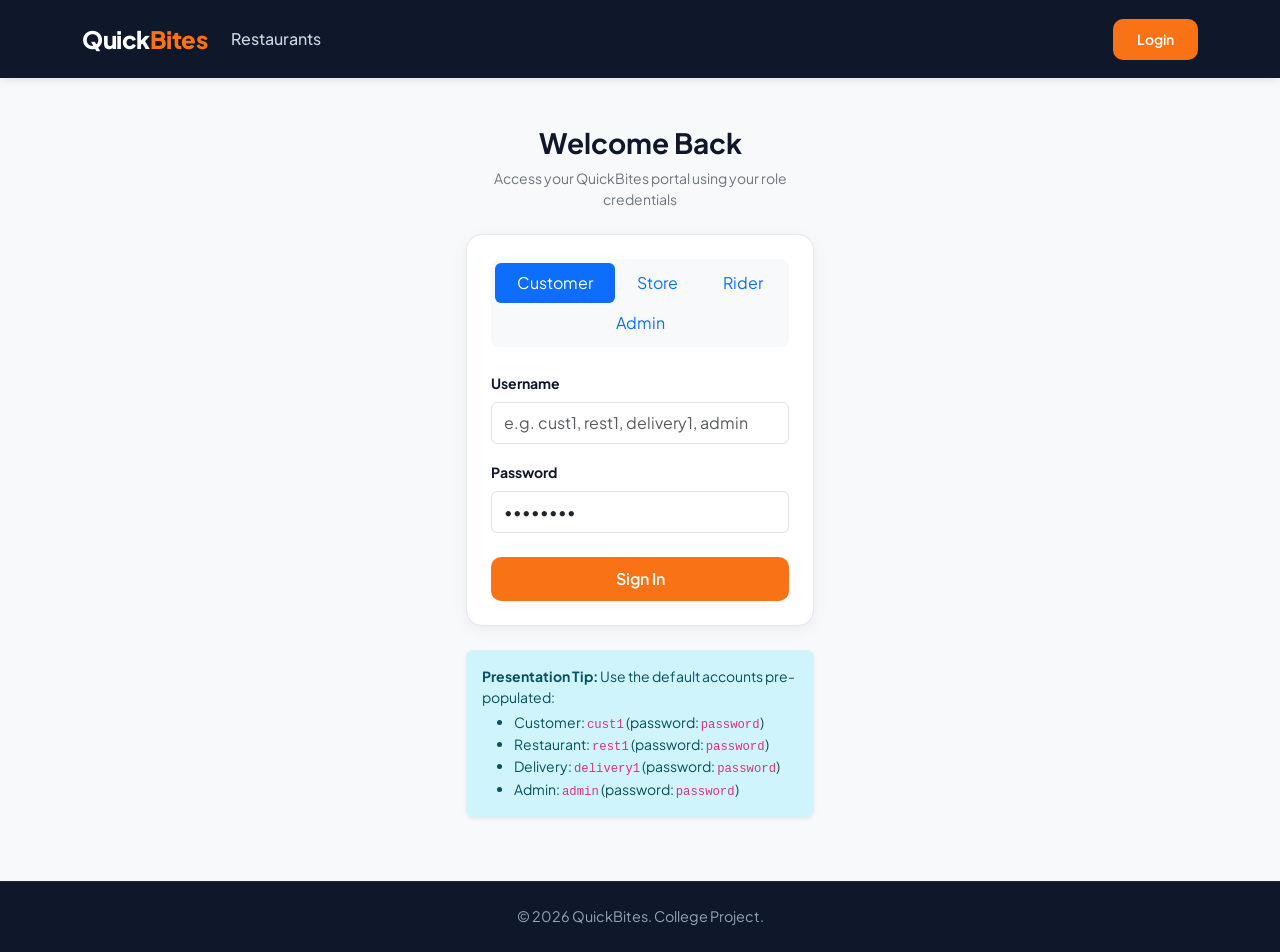
==== frontend/admin.html @ 32bb126f "Initial commit: QuickBites project" ====
<!DOCTYPE html>
<html lang="en">
<head>
    <meta charset="UTF-8">
    <meta name="viewport" content="width=device-width, initial-scale=1.0">
    <title>Admin Dashboard - QuickBites</title>
    <!-- Bootstrap CSS -->
    <link href="https://cdn.jsdelivr.net/npm/bootstrap@5.3.2/dist/css/bootstrap.min.css" rel="stylesheet">
    <!-- Custom style -->
    <link rel="stylesheet" href="css/style.css">
</head>
<body class="bg-light">

    <!-- Dynamically Loaded Navbar -->
    <div id="navbar-container"></div>

    <!-- Admin Header -->
    <section class="bg-dark text-white py-4 mb-5" style="background-color: #0f172a !important;">
        <div class="container d-flex justify-content-between align-items-center">
            <h2 class="fw-bold m-0">Admin Control Center</h2>
            <span class="badge bg-danger px-3 py-2 text-uppercase letter-spacing-1">Live Analytics</span>
        </div>
    </section>

    <!-- Main Analytics Content -->
    <main class="container mb-5 flex-grow-1">
        
        <!-- Numerical Stats Blocks -->
        <h4 class="fw-bold mb-3">System Statistics</h4>
        <div id="admin-stats" class="mb-5">
            <!-- Dynamically populated via JS -->
            <div class="row">
                <div class="col text-center py-4"><div class="spinner-border text-primary"></div></div>
            </div>
        </div>

        <!-- Global Order Log Table -->
        <div class="card-premium p-4 shadow-sm">
            <h5 class="fw-bold mb-4">All System Orders Log</h5>
            <div class="table-responsive">
                <table class="table table-hover align-middle">
                    <thead class="table-light text-secondary small">
                        <tr>
                            <th scope="col">Order ID</th>
                            <th scope="col">Customer ID</th>
                            <th scope="col">Restaurant ID</th>
                            <th scope="col">Items Ordered</th>
                            <th scope="col">Final Cost</th>
                            <th scope="col">Status</th>
                        </tr>
                    </thead>
                    <tbody id="active-orders-tbody" class="small">
                        <!-- Populated via JS -->
                        <tr><td colspan="6" class="text-center text-muted">Loading orders data...</td></tr>
                    </tbody>
                </table>
            </div>
        </div>

    </main>

    <!-- Footer -->
    <footer class="text-center py-4">
        <div class="container">
            <p class="mb-0">&copy; 2026 QuickBites. College Project.</p>
        </div>
    </footer>

    <!-- Bootstrap Bundle JS -->
    <script src="https://cdn.jsdelivr.net/npm/bootstrap@5.3.2/dist/js/bootstrap.bundle.min.js"></script>
    <!-- Custom app JS -->
    <script src="js/app.js"></script>
</body>
</html>
---- frontend/css/style.css ----
@import url('https://fonts.googleapis.com/css2?family=Plus+Jakarta+Sans:wght@300;400;500;600;700;800&display=swap');

:root {
    --primary-color: #0f172a;      /* Deep Slate Blue */
    --primary-light: #1e293b;
    --accent-color: #f97316;       /* Vibrant Orange */
    --accent-hover: #ea580c;
    --bg-color: #f8fafc;           /* Light Warm Gray */
    --card-bg: #ffffff;
    --text-main: #0f172a;
    --text-muted: #64748b;
    --border-color: #e2e8f0;
    --success-color: #10b981;
    --danger-color: #ef4444;
    --card-shadow: 0 4px 20px -2px rgba(15, 23, 42, 0.05), 0 2px 8px -1px rgba(15, 23, 42, 0.03);
    --hover-shadow: 0 20px 25px -5px rgba(15, 23, 42, 0.1), 0 10px 10px -5px rgba(15, 23, 42, 0.04);
    --font-family: 'Plus Jakarta Sans', -apple-system, BlinkMacSystemFont, "Segoe UI", Roboto, sans-serif;
}

body {
    background-color: var(--bg-color);
    color: var(--text-main);
    font-family: var(--font-family);
    min-height: 100vh;
    display: flex;
    flex-direction: column;
}

/* Navbar */
.navbar-custom {
    background-color: var(--primary-color);
    box-shadow: 0 2px 10px rgba(0,0,0,0.1);
}

.navbar-custom .navbar-brand {
    font-weight: 800;
    color: #ffffff;
    font-size: 1.5rem;
    letter-spacing: -0.5px;
}

.navbar-custom .navbar-brand span {
    color: var(--accent-color);
}

.navbar-custom .nav-link {
    color: #cbd5e1;
    font-weight: 500;
    transition: color 0.2s ease;
}

.navbar-custom .nav-link:hover,
.navbar-custom .nav-link.active {
    color: #ffffff;
}

/* Cards & Containers */
.card-premium {
    background: var(--card-bg);
    border: 1px solid var(--border-color);
    border-radius: 16px;
    box-shadow: var(--card-shadow);
    transition: all 0.3s cubic-bezier(0.4, 0, 0.2, 1);
    overflow: hidden;
}

.card-premium:hover {
    transform: translateY(-4px);
    box-shadow: var(--hover-shadow);
    border-color: #cbd5e1;
}

.restaurant-img-placeholder {
    height: 160px;
    background: linear-gradient(135deg, #38bdf8, #818cf8);
    display: flex;
    align-items: center;
    justify-content: center;
    color: white;
    font-weight: 700;
    font-size: 1.5rem;
    letter-spacing: 1px;
    position: relative;
}

.restaurant-img-placeholder::after {
    content: '';
    position: absolute;
    top: 0; left: 0; right: 0; bottom: 0;
    background: rgba(15, 23, 42, 0.1);
}

/* Hero Section */
.hero-section {
    background: radial-gradient(circle at 100% 100%, var(--primary-light) 0%, var(--primary-color) 100%);
    color: white;
    padding: 6rem 0;
    position: relative;
    overflow: hidden;
    border-radius: 0 0 32px 32px;
}

.hero-section::before {
    content: '';
    position: absolute;
    width: 300px; height: 300px;
    border-radius: 50%;
    background: var(--accent-color);
    filter: blur(150px);
    opacity: 0.15;
    bottom: -50px; right: -50px;
}

.hero-title {
    font-size: 3.5rem;
    font-weight: 800;
    line-height: 1.15;
    letter-spacing: -1.5px;
}

.hero-subtitle {
    font-size: 1.25rem;
    color: #94a3b8;
    font-weight: 400;
}

/* Buttons */
.btn-accent {
    background-color: var(--accent-color);
    color: white;
    font-weight: 600;
    padding: 0.625rem 1.5rem;
    border-radius: 10px;
    border: none;
    transition: all 0.2s ease;
}

.btn-accent:hover, .btn-accent:focus {
    background-color: var(--accent-hover);
    color: white;
    box-shadow: 0 8px 16px -4px rgba(249, 115, 22, 0.3);
    transform: translateY(-1px);
}

.btn-accent:active {
    transform: translateY(1px);
}

.btn-outline-custom {
    color: var(--primary-color);
    border: 2px solid var(--primary-color);
    font-weight: 600;
    border-radius: 10px;
    padding: 0.5rem 1.25rem;
    background: transparent;
    transition: all 0.2s ease;
}

.btn-outline-custom:hover {
    background-color: var(--primary-color);
    color: white;
}

/* Badge/Rating Styles */
.rating-badge {
    background-color: #fef3c7;
    color: #d97706;
    font-weight: 700;
    padding: 0.35rem 0.75rem;
    border-radius: 8px;
    display: inline-flex;
    align-items: center;
    gap: 4px;
}

.time-badge {
    background-color: #f1f5f9;
    color: #475569;
    font-weight: 600;
    padding: 0.35rem 0.75rem;
    border-radius: 8px;
    display: inline-flex;
    align-items: center;
    gap: 4px;
}

/* Search Bar */
.search-container {
    background: #ffffff;
    border: 1px solid var(--border-color);
    border-radius: 14px;
    padding: 6px;
    box-shadow: var(--card-shadow);
}

.search-input {
    border: none;
    outline: none;
    font-size: 1rem;
    width: 100%;
    padding: 10px;
    font-weight: 500;
}

.search-input::placeholder {
    color: var(--text-muted);
}

/* Order Progress Bar */
.progress-track {
    display: flex;
    justify-content: space-between;
    align-items: center;
    position: relative;
    margin: 2rem 0;
}

.progress-track::before {
    content: '';
    position: absolute;
    top: 50%; left: 0; right: 0;
    height: 4px;
    background: #e2e8f0;
    z-index: 1;
    transform: translateY(-50%);
}

.progress-step {
    width: 40px;
    height: 40px;
    border-radius: 50%;
    background: #e2e8f0;
    display: flex;
    align-items: center;
    justify-content: center;
    z-index: 2;
    font-weight: 700;
    color: #64748b;
    border: 4px solid #ffffff;
    transition: all 0.3s ease;
}

.progress-step.active {
    background: var(--accent-color);
    color: white;
    box-shadow: 0 0 0 4px rgba(249, 115, 22, 0.2);
}

.progress-step.completed {
    background: var(--success-color);
    color: white;
}

/* Footer */
footer {
    margin-top: auto;
    background-color: var(--primary-color);
    color: #94a3b8;
    padding: 2rem 0;
    font-size: 0.9rem;
    border-top: 1px solid var(--primary-light);
}

/* Animations */
@keyframes fadeIn {
    from { opacity: 0; transform: translateY(10px); }
    to { opacity: 1; transform: translateY(0); }
}

.animate-fade-in {
    animation: fadeIn 0.4s cubic-bezier(0.16, 1, 0.3, 1) forwards;
}

/* Stats dashboard blocks */
.stat-box {
    padding: 1.5rem;
    border-radius: 12px;
    background: #ffffff;
    border: 1px solid var(--border-color);
    box-shadow: var(--card-shadow);
}

.stat-val {
    font-size: 2.25rem;
    font-weight: 800;
    color: var(--primary-color);
    line-height: 1;
    margin-bottom: 0.5rem;
}

.stat-label {
    font-size: 0.875rem;
    font-weight: 600;
    color: var(--text-muted);
    text-transform: uppercase;
    letter-spacing: 0.5px;
}
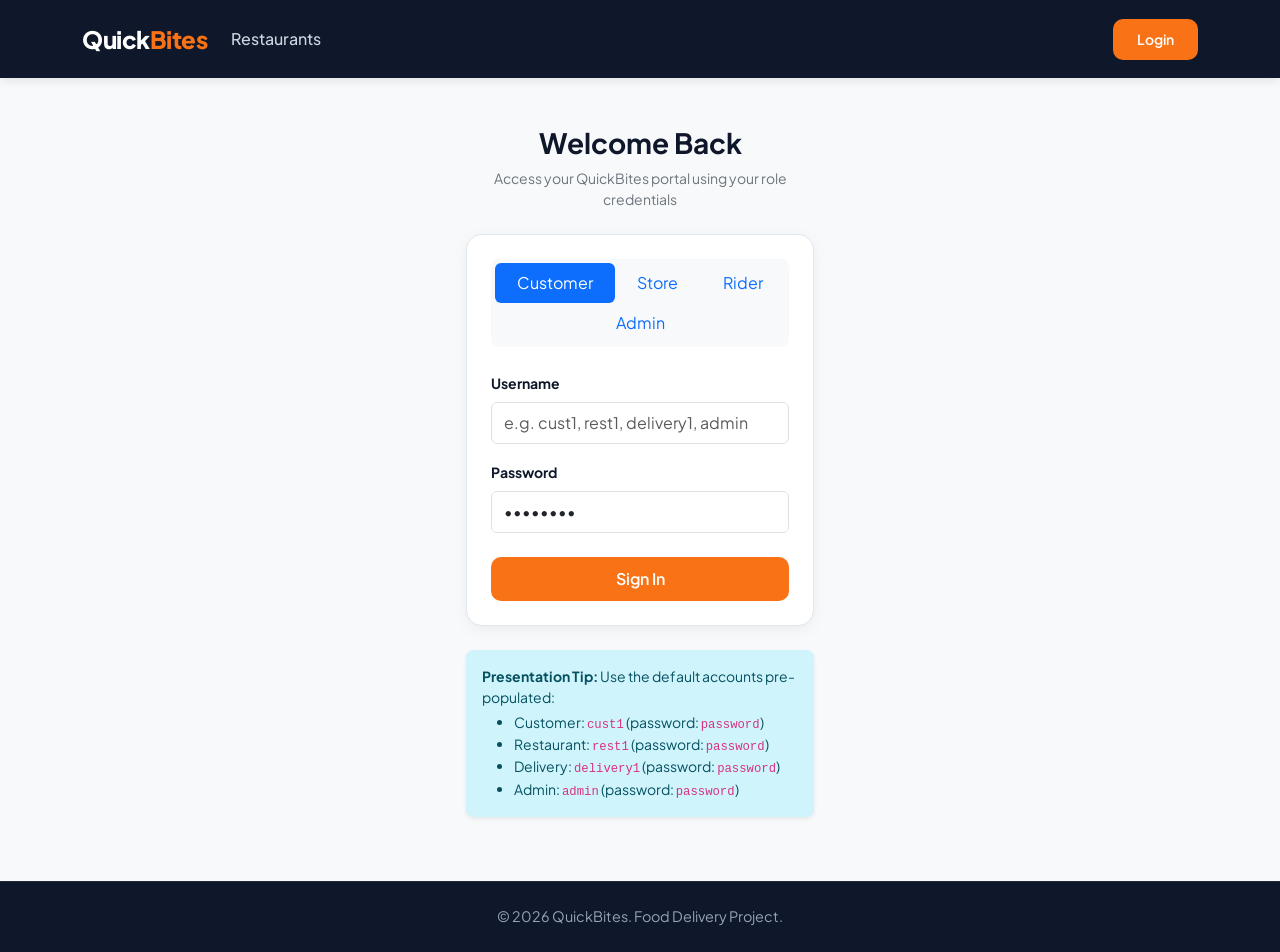
==== commit 92d9c948: "Updated Font" ====
--- a/frontend/admin.html
+++ b/frontend/admin.html
@@ -1,5 +1,6 @@
 <!DOCTYPE html>
 <html lang="en">
+
 <head>
     <meta charset="UTF-8">
     <meta name="viewport" content="width=device-width, initial-scale=1.0">
@@ -9,6 +10,7 @@
     <!-- Custom style -->
     <link rel="stylesheet" href="css/style.css">
 </head>
+
 <body class="bg-light">
 
     <!-- Dynamically Loaded Navbar -->
@@ -24,13 +26,15 @@
 
     <!-- Main Analytics Content -->
     <main class="container mb-5 flex-grow-1">
-        
+
         <!-- Numerical Stats Blocks -->
         <h4 class="fw-bold mb-3">System Statistics</h4>
         <div id="admin-stats" class="mb-5">
             <!-- Dynamically populated via JS -->
             <div class="row">
-                <div class="col text-center py-4"><div class="spinner-border text-primary"></div></div>
+                <div class="col text-center py-4">
+                    <div class="spinner-border text-primary"></div>
+                </div>
             </div>
         </div>
 
@@ -51,7 +55,9 @@
                     </thead>
                     <tbody id="active-orders-tbody" class="small">
                         <!-- Populated via JS -->
-                        <tr><td colspan="6" class="text-center text-muted">Loading orders data...</td></tr>
+                        <tr>
+                            <td colspan="6" class="text-center text-muted">Loading orders data...</td>
+                        </tr>
                     </tbody>
                 </table>
             </div>
@@ -62,7 +68,7 @@
     <!-- Footer -->
     <footer class="text-center py-4">
         <div class="container">
-            <p class="mb-0">&copy; 2026 QuickBites. College Project.</p>
+            <p class="mb-0">&copy; 2026 QuickBites. Food Delivery Project.</p>
         </div>
     </footer>
 
@@ -71,4 +77,5 @@
     <!-- Custom app JS -->
     <script src="js/app.js"></script>
 </body>
-</html>
+
+</html>
